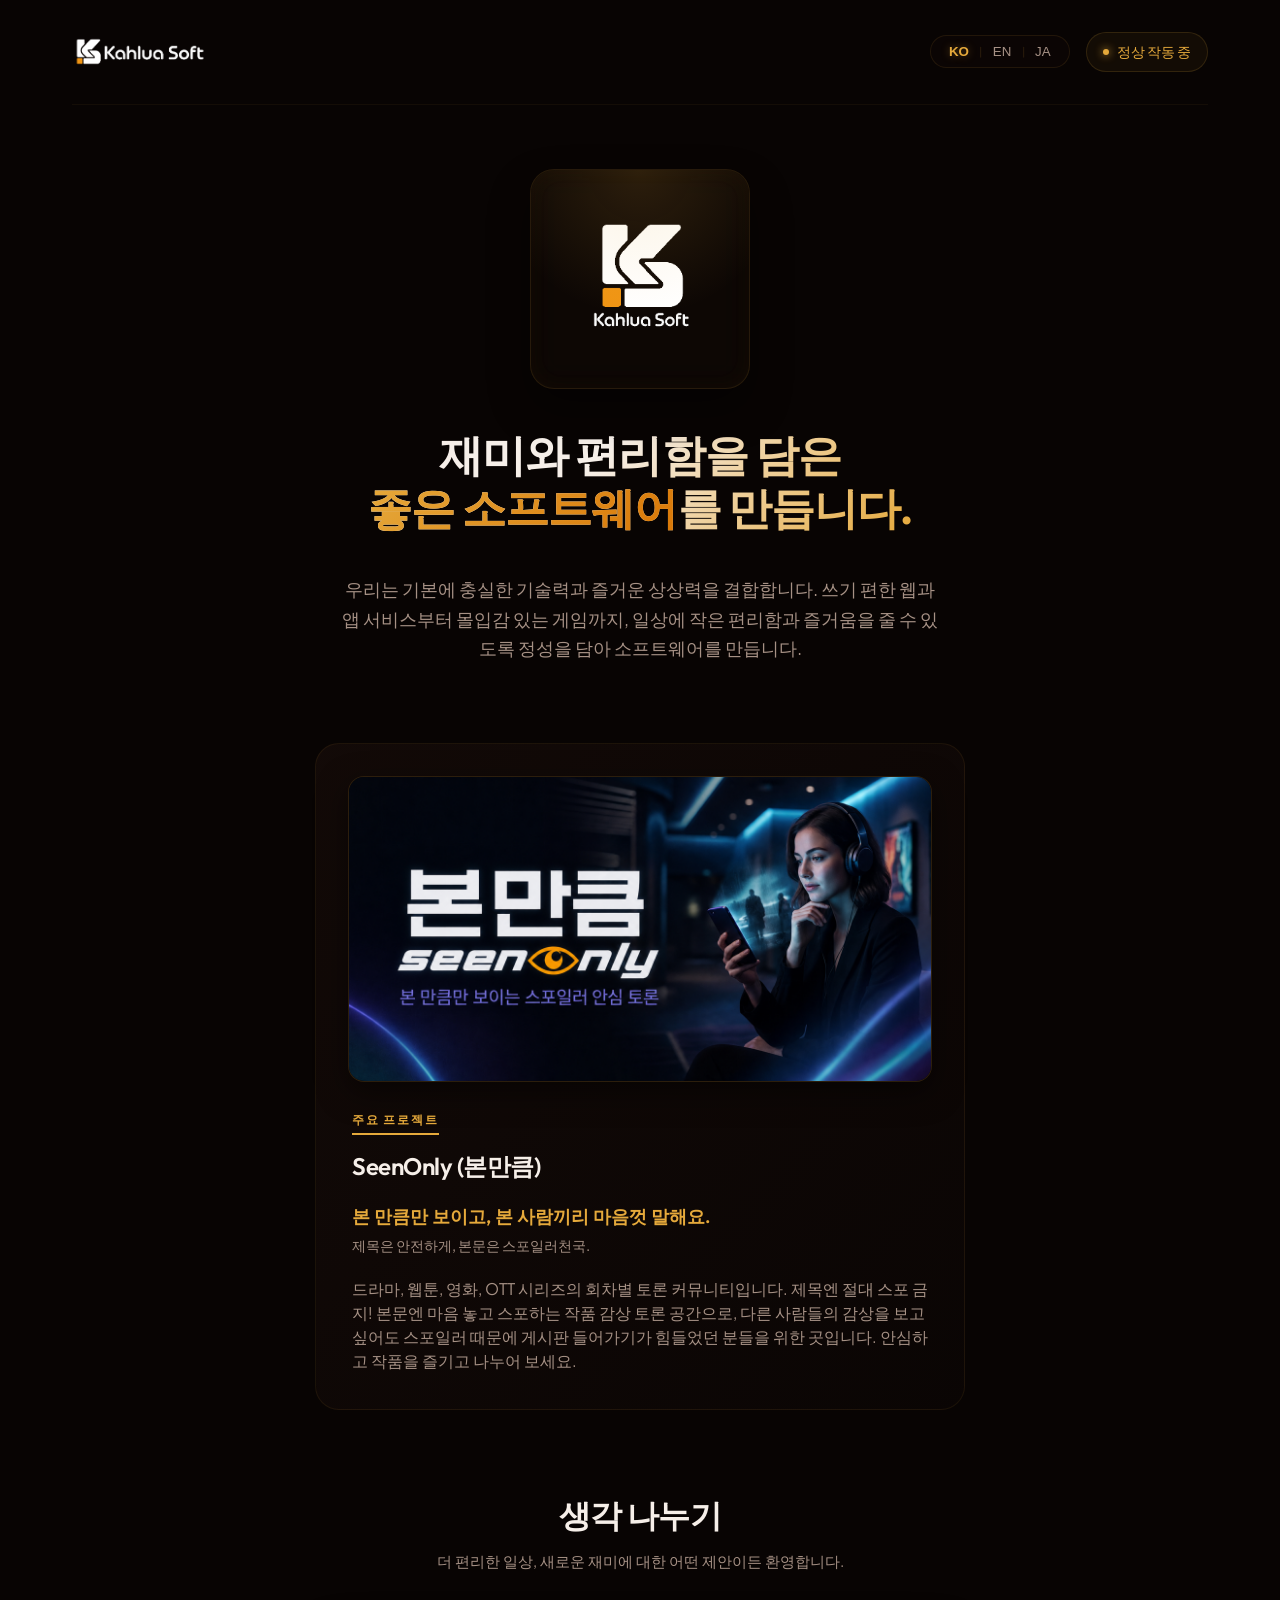
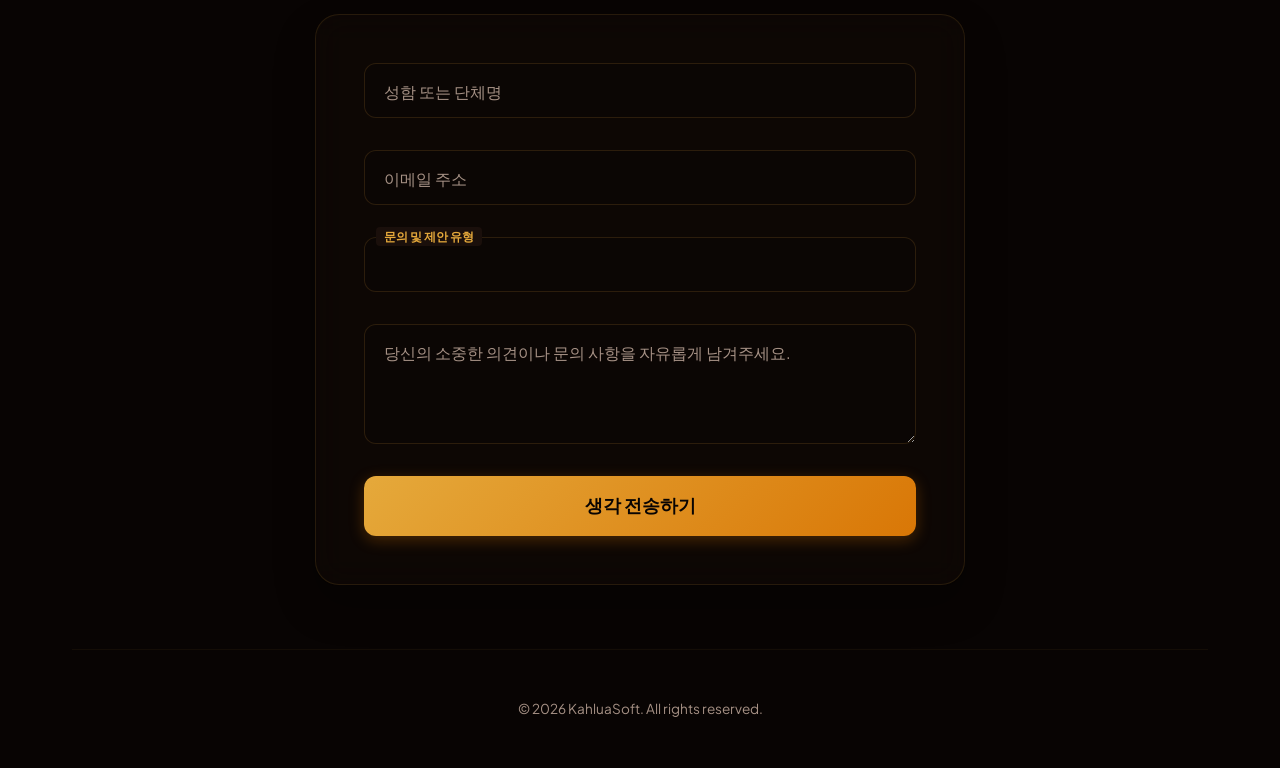
==== index.html @ fd154ff3 "feat: KahluaSoft Official Portal v1.0.0 Production Launch" ====
<!DOCTYPE html>
<html lang="ko">
<head>
  <meta charset="UTF-8">
  <meta name="viewport" content="width=device-width, initial-scale=1.0">
  <meta name="description" content="깔루아소프트(KahluaSoft) - 일상에 도움이 되는 편리한 앱과 즐거움을 주는 게임을 만듭니다.">
  <meta name="author" content="KahluaSoft">
  <title>깔루아소프트 | KahluaSoft</title>
  <link rel="stylesheet" href="style.css">
</head>
<body>

  <!-- Background Ambient Glow Effects -->
  <div class="ambient-bg" aria-hidden="true">
    <div class="ambient-glow-1"></div>
    <div class="ambient-glow-2"></div>
  </div>

  <!-- Interactive Steam/Smoke Canvas Background -->
  <canvas id="steam-canvas" aria-hidden="true"></canvas>

  <div class="app-container">
    
    <!-- 1. Header Navigation -->
    <header class="header-bar">
      <a href="index.html" class="brand-wrapper" id="nav-brand-link">
        <img src="assets/logo_horizontal.png" alt="KahluaSoft" class="brand-logo-horizontal" onerror="this.style.display='none'; document.getElementById('brand-text-fallback').style.display='inline';">
        <span class="brand-text" id="brand-text-fallback" style="display:none;">KahluaSoft</span>
      </a>
      
      <div style="display: flex; align-items: center; gap: 1rem;">
        <!-- Sleek Language Switcher -->
        <div class="lang-switch-container">
          <button class="lang-btn active" id="lang-ko" aria-label="한국어">KO</button>
          <span class="lang-divider">|</span>
          <button class="lang-btn" id="lang-en" aria-label="English">EN</button>
          <span class="lang-divider">|</span>
          <button class="lang-btn" id="lang-ja" aria-label="日本語">JA</button>
        </div>
        
        <div class="status-badge" id="studio-status">
          <span class="status-indicator" aria-hidden="true"></span>
          <span id="status-text">정상 작동 중</span>
        </div>
      </div>
    </header>

    <!-- 2. Main Body Content -->
    <main class="main-content">
      
      <!-- Hero Emblem Card & Headline -->
      <section class="hero-section" id="hero-core">
        
        <!-- Central Emblem Card with Automatic CSS Fallback if Image is Missing/Broken -->
        <div class="emblem-card" id="main-emblem-card">
          <img src="assets/logo_centered.png" alt="KahluaSoft Logo" id="kahlua-brand-logo" class="logo-image" onerror="this.style.display='none'; document.getElementById('logo-fallback').style.display='flex';">
          
          <!-- Elegant CSS Logo Fallback in case of image load failure -->
          <div id="logo-fallback" class="logo-fallback" style="display:none; flex-direction:column; align-items:center; justify-content:center; text-align:center; height:100%;">
            <div style="font-family:'Outfit', sans-serif; font-size:4rem; font-weight:700; color:var(--accent-gold); letter-spacing:0.05em; line-height:1; text-shadow:0 0 15px rgba(229, 169, 59, 0.4);">KS</div>
            <div style="font-family:'Outfit', sans-serif; font-size:0.65rem; font-weight:600; color:var(--text-muted); letter-spacing:0.3em; margin-top:0.5rem; text-transform:uppercase;">Est. 2006</div>
          </div>
        </div>

        <h1 class="hero-tagline" id="hero-title">
          재미와 편리함을 담은<br>
          <span class="gold-gradient-text">좋은 소프트웨어</span>를 만듭니다.
        </h1>

        <p class="hero-description" id="hero-desc">
          우리는 기본에 충실한 기술력과 즐거운 상상력을 결합합니다. 
          쓰기 편한 웹과 앱 서비스부터 몰입감 있는 게임까지, 
          일상에 작은 편리함과 즐거움을 줄 수 있도록 정성을 담아 소프트웨어를 만듭니다.
        </p>
      </section>

      <!-- Showcase Spotlight: SeenOnly Teaser -->
      <section class="teaser-section" id="teaser-seenonly">
        <a href="https://seen.kahluasoft.com" class="teaser-card-link" target="_blank" rel="noopener noreferrer" title="SeenOnly 서비스 페이지로 이동">
          <div class="teaser-card">
            <!-- Widescreen high-impact banner image -->
            <div class="teaser-banner-wrapper">
              <img src="assets/seenonly.png" alt="SeenOnly" class="teaser-banner-image" onerror="this.style.display='none';">
            </div>
            
            <div class="teaser-content-group">
              <div class="teaser-badge" id="teaser-tag">주요 프로젝트</div>
              <h2 class="teaser-title" id="teaser-title">SeenOnly (본만큼)</h2>
              <div class="teaser-copy-group">
                <span class="teaser-main-copy" id="teaser-main-copy">본 만큼만 보이고, 본 사람끼리 마음껏 말해요.</span>
                <span class="teaser-sub-copy" id="teaser-sub-copy">제목은 안전하게, 본문은 스포일러천국.</span>
                <span class="teaser-lang-info" id="teaser-lang-info"></span>
              </div>
              <p class="teaser-description" id="teaser-desc">
                드라마, 웹툰, 영화, OTT 시리즈의 회차별 토론 커뮤니티입니다. 제목엔 절대 스포 금지! 본문엔 마음 놓고 스포하는 작품 감상 토론 공간으로, 다른 사람들의 감상을 보고 싶어도 스포일러 때문에 게시판 들어가기가 힘들었던 분들을 위한 곳입니다. 안심하고 작품을 즐기고 나누어 보세요.
              </p>
            </div>
          </div>
        </a>
      </section>

      <!-- Suggest & Contact Form Section -->
      <section class="suggest-section" id="contact-suggest">
        <div class="section-header">
          <h2 class="section-title" id="form-title">생각 나누기</h2>
          <p class="section-subtitle" id="form-subtitle">더 편리한 일상, 새로운 재미에 대한 어떤 제안이든 환영합니다.</p>
        </div>

        <form class="suggest-form" id="suggest-form" novalidate>
          
          <!-- Name Field -->
          <div class="form-group">
            <input type="text" id="user-name" class="form-input" placeholder=" " required autocomplete="name">
            <label for="user-name" class="form-label" id="label-name">성함 또는 단체명</label>
          </div>

          <!-- Email Field -->
          <div class="form-group">
            <input type="email" id="user-email" class="form-input" placeholder=" " required autocomplete="email">
            <label for="user-email" class="form-label" id="label-email">이메일 주소</label>
          </div>

          <!-- Category Selection -->
          <div class="form-group">
            <select id="suggest-category" class="form-input" style="padding-right:2rem; -webkit-appearance:none; -moz-appearance:none; appearance:none; background-image:url('data:image/svg+xml;utf8,<svg fill=\"%23e5a93b\" height=\"24\" viewBox=\"0 0 24 24\" width=\"24\" xmlns=\"http://www.w3.org/2000/svg\"><path d=\"M7 10l5 5 5-5z\"/><path d=\"M0 0h24v24H0z\" fill=\"none\"/></svg>'); background-repeat:no-repeat; background-position:right 1rem center; background-size:1.25rem;" required>
              <option value="" disabled selected hidden></option>
              <option value="app_idea" id="opt-idea">새로운 앱/서비스 아이디어 제안</option>
              <option value="game_feedback" id="opt-game">게임 피드백 & 협업</option>
              <option value="business_inquiry" id="opt-business">일반 문의</option>
              <option value="other" id="opt-other">기타 자유 제안</option>
            </select>
            <label for="suggest-category" class="form-label" id="label-category">문의 및 제안 유형</label>
          </div>

          <!-- Message Field -->
          <div class="form-group">
            <textarea id="user-message" class="form-textarea" placeholder=" " required></textarea>
            <label for="user-message" class="form-label" id="label-message">당신의 소중한 의견이나 문의 사항을 자유롭게 남겨주세요.</label>
          </div>

          <!-- Submit Button -->
          <button type="submit" id="submit-button" class="submit-btn">
            생각 전송하기
          </button>
        </form>
      </section>

    </main>

    <!-- 3. Footer Section -->
    <footer class="footer-bar">
      <p id="footer-text">© 2026 KahluaSoft. All rights reserved.</p>
    </footer>

  </div>

  <!-- Custom Success Toast Notification -->
  <div class="toast" id="success-toast" role="alert" aria-live="assertive" aria-atomic="true">
    <div class="toast-icon">☕</div>
    <div class="toast-message" id="toast-message">제안이 성공적으로 전달되었습니다!</div>
  </div>

  <script src="app.js"></script>
</body>
</html>
---- style.css ----
/* 
 * KahluaSoft Brand Portal Stylesheet (Vity Engine v1.0)
 * Modern, Premium, Dark-Roast & Gold Liqueur Aesthetics
 */

@import url('https://fonts.googleapis.com/css2?family=Outfit:wght@300;400;500;600;700&family=Plus+Jakarta+Sans:wght@300;400;500;600;700&display=swap');

:root {
  /* Color Tokens */
  --bg-obsidian: #080403;          /* Deepest Espresso */
  --bg-darkroast: #110907;          /* Roasted Coffee */
  --bg-espresso: #1a0f0b;          /* Light Espresso/Card Base */
  
  --accent-gold: #e5a93b;          /* Kahlua Gold */
  --accent-amber: #d97706;         /* Smooth Amber */
  --accent-gold-glow: rgba(229, 169, 59, 0.25);
  
  --text-cream: #f6efe9;           /* Creamy Latte White */
  --text-muted: #a69185;           /* Roasted Muted Taupe */
  --text-dark: #3a2217;            /* Dark Roasted Bean */
  
  /* Glassmorphism */
  --glass-bg: rgba(22, 12, 8, 0.45);
  --glass-border: rgba(225, 169, 59, 0.12);
  --glass-glow: rgba(225, 169, 59, 0.04);
  
  /* Fonts */
  --font-heading: 'Outfit', sans-serif;
  --font-body: 'Plus Jakarta Sans', sans-serif;
  
  /* Transitions */
  --transition-smooth: all 0.4s cubic-bezier(0.16, 1, 0.3, 1);
  --transition-fast: all 0.2s ease;
}

/* Reset & Base Setup */
* {
  margin: 0;
  padding: 0;
  box-sizing: border-box;
}

html, body {
  width: 100%;
  min-height: 100vh;
  background-color: var(--bg-obsidian);
  color: var(--text-cream);
  font-family: var(--font-body);
  overflow-x: hidden;
  line-height: 1.6;
}

/* Scrollbar Customization */
::-webkit-scrollbar {
  width: 8px;
}
::-webkit-scrollbar-track {
  background: var(--bg-obsidian);
}
::-webkit-scrollbar-thumb {
  background: var(--bg-espresso);
  border-radius: 4px;
  border: 2px solid var(--bg-obsidian);
}
::-webkit-scrollbar-thumb:hover {
  background: var(--accent-gold);
}

/* Ambient Radial Glow Background Elements */
.ambient-bg {
  position: fixed;
  top: 0;
  left: 0;
  width: 100vw;
  height: 100vh;
  z-index: -2;
  overflow: hidden;
  pointer-events: none;
}

.ambient-glow-1 {
  position: absolute;
  top: -20%;
  left: -10%;
  width: 70vw;
  height: 70vw;
  background: radial-gradient(circle, rgba(217, 119, 6, 0.08) 0%, rgba(0,0,0,0) 70%);
  border-radius: 50%;
  animation: floatGlow1 25s infinite alternate ease-in-out;
}

.ambient-glow-2 {
  position: absolute;
  bottom: -20%;
  right: -10%;
  width: 65vw;
  height: 65vw;
  background: radial-gradient(circle, rgba(229, 169, 59, 0.07) 0%, rgba(0,0,0,0) 70%);
  border-radius: 50%;
  animation: floatGlow2 30s infinite alternate ease-in-out;
}

@keyframes floatGlow1 {
  0% { transform: translate(0, 0) scale(1); }
  100% { transform: translate(10vw, 8vh) scale(1.15); }
}

@keyframes floatGlow2 {
  0% { transform: translate(0, 0) scale(1); }
  100% { transform: translate(-8vw, -10vh) scale(1.1); }
}

/* Interactive Steam Canvas */
#steam-canvas {
  position: fixed;
  top: 0;
  left: 0;
  width: 100%;
  height: 100%;
  z-index: -1;
  pointer-events: none;
  opacity: 0.75;
}

/* Typography Utility */
h1, h2, h3, h4 {
  font-family: var(--font-heading);
  font-weight: 600;
  letter-spacing: -0.02em;
}

/* Main Container Layout */
.app-container {
  display: flex;
  flex-direction: column;
  min-height: 100vh;
  max-width: 1200px;
  margin: 0 auto;
  padding: 0 2rem;
}

/* 1. Header & Navigation */
.header-bar {
  display: flex;
  justify-content: space-between;
  align-items: center;
  padding: 2rem 0;
  border-bottom: 1px solid rgba(229, 169, 59, 0.05);
  gap: 1.5rem;
}

.lang-switch-container {
  display: flex;
  align-items: center;
  gap: 0.25rem;
  font-family: var(--font-heading);
  font-size: 0.85rem;
  background: rgba(22, 12, 8, 0.3);
  border: 1px solid rgba(229, 169, 59, 0.1);
  border-radius: 20px;
  padding: 0.25rem 0.75rem;
}

.lang-btn {
  background: none;
  border: none;
  color: var(--text-muted);
  cursor: pointer;
  padding: 0.25rem 0.4rem;
  font-weight: 500;
  transition: var(--transition-fast);
  outline: none;
}

.lang-btn.active {
  color: var(--accent-gold);
  font-weight: 700;
  text-shadow: 0 0 8px rgba(229, 169, 59, 0.4);
}

.lang-btn:hover:not(.active) {
  color: var(--text-cream);
}

.lang-divider {
  color: rgba(229, 169, 59, 0.15);
  pointer-events: none;
  font-size: 0.75rem;
}

.brand-wrapper {
  display: flex;
  align-items: center;
  gap: 0.75rem;
  text-decoration: none;
}

.brand-logo-horizontal {
  height: 34px;
  width: auto;
  object-fit: contain;
  transition: var(--transition-smooth);
}

.brand-wrapper:hover .brand-logo-horizontal {
  transform: scale(1.02);
}

.brand-text {
  font-family: var(--font-heading);
  font-size: 1.25rem;
  font-weight: 700;
  color: var(--text-cream);
  letter-spacing: 0.1em;
  text-transform: uppercase;
  background: linear-gradient(135deg, var(--text-cream) 30%, var(--accent-gold) 100%);
  -webkit-background-clip: text;
  -webkit-text-fill-color: transparent;
}

.status-badge {
  display: flex;
  align-items: center;
  gap: 0.5rem;
  background: rgba(229, 169, 59, 0.05);
  border: 1px solid rgba(229, 169, 59, 0.15);
  border-radius: 20px;
  padding: 0.5rem 1rem;
  font-size: 0.85rem;
  font-weight: 500;
  color: var(--accent-gold);
}

.status-indicator {
  width: 6px;
  height: 6px;
  background-color: var(--accent-gold);
  border-radius: 50%;
  box-shadow: 0 0 8px var(--accent-gold);
  animation: pulseIndicator 2s infinite;
}

@keyframes pulseIndicator {
  0% { transform: scale(1); opacity: 0.6; }
  50% { transform: scale(1.3); opacity: 1; box-shadow: 0 0 12px var(--accent-gold); }
  100% { transform: scale(1); opacity: 0.6; }
}

/* 2. Main Content & Sections */
.main-content {
  flex: 1;
  display: flex;
  flex-direction: column;
  align-items: center;
  justify-content: center;
  padding: 4rem 0;
  gap: 5rem;
}

/* Hero Section with Glassmorphic Emblem Card */
.hero-section {
  text-align: center;
  max-width: 750px;
  display: flex;
  flex-direction: column;
  align-items: center;
  gap: 2.5rem;
}

/* Easily Replaceable Logo Card */
.emblem-card {
  position: relative;
  background: var(--glass-bg);
  border: 1px solid var(--glass-border);
  box-shadow: 0 20px 40px rgba(0, 0, 0, 0.4), inset 0 0 20px var(--glass-glow);
  backdrop-filter: blur(16px);
  border-radius: 24px;
  padding: 2.5rem;
  width: 220px;
  height: 220px;
  display: flex;
  align-items: center;
  justify-content: center;
  transition: var(--transition-smooth);
}

.emblem-card::before {
  content: '';
  position: absolute;
  top: 0;
  left: 0;
  width: 100%;
  height: 100%;
  border-radius: 24px;
  background: radial-gradient(circle at 50% 0%, rgba(229, 169, 59, 0.15), rgba(0,0,0,0) 60%);
  pointer-events: none;
}

.logo-image {
  width: 100%;
  height: 100%;
  object-fit: contain;
  border-radius: 12px;
  transition: var(--transition-smooth);
}

/* Hover dynamic lighting effect */
.emblem-card:hover {
  transform: translateY(-8px);
  border-color: rgba(229, 169, 59, 0.3);
  box-shadow: 0 30px 60px rgba(0, 0, 0, 0.5), 0 0 30px rgba(229, 169, 59, 0.15), inset 0 0 20px var(--glass-glow);
}

.emblem-card:hover .logo-image {
  transform: scale(1.03);
}

/* Hero Typography */
.hero-tagline {
  font-family: var(--font-heading);
  font-size: 2.75rem;
  font-weight: 700;
  line-height: 1.2;
  background: linear-gradient(135deg, var(--text-cream) 40%, var(--accent-gold) 100%);
  -webkit-background-clip: text;
  -webkit-text-fill-color: transparent;
}

.hero-description {
  font-size: 1.15rem;
  color: var(--text-muted);
  max-width: 600px;
  margin: 0 auto;
}

.gold-gradient-text {
  font-weight: 600;
  color: var(--accent-gold);
  background: linear-gradient(135deg, var(--accent-gold) 0%, var(--accent-amber) 100%);
  -webkit-background-clip: text;
  -webkit-text-fill-color: transparent;
}

/* 3. Spotlight Teaser Box (SeenOnly) */
.teaser-section {
  width: 100%;
  max-width: 650px;
}

.teaser-card-link {
  text-decoration: none;
  color: inherit;
  width: 100%;
  display: block;
  cursor: pointer;
  border-radius: 24px;
}

.teaser-card {
  position: relative;
  background: linear-gradient(135deg, rgba(26, 15, 11, 0.6) 0%, rgba(12, 7, 5, 0.6) 100%);
  border: 1px solid rgba(229, 169, 59, 0.08);
  border-radius: 24px;
  padding: 2rem;
  display: flex;
  flex-direction: column;
  gap: 1.5rem;
  transition: var(--transition-smooth);
}

.teaser-card:hover {
  border-color: rgba(229, 169, 59, 0.2);
  box-shadow: 0 15px 35px rgba(0, 0, 0, 0.3);
}

.teaser-banner-wrapper {
  width: 100%;
  aspect-ratio: 1200 / 630;
  border-radius: 16px;
  overflow: hidden;
  border: 1px solid rgba(229, 169, 59, 0.15);
  box-shadow: 0 10px 30px rgba(0, 0, 0, 0.5);
  background: rgba(12, 7, 5, 0.8);
  transition: var(--transition-smooth);
}

.teaser-banner-image {
  width: 100%;
  height: 100%;
  object-fit: cover;
  transition: var(--transition-smooth);
}

.teaser-card:hover .teaser-banner-wrapper {
  border-color: rgba(229, 169, 59, 0.35);
  transform: translateY(-4px);
  box-shadow: 0 15px 40px rgba(229, 169, 59, 0.08), 0 15px 35px rgba(0, 0, 0, 0.6);
}

.teaser-card:hover .teaser-banner-image {
  transform: scale(1.02);
}

.teaser-content-group {
  display: flex;
  flex-direction: column;
  gap: 0.75rem;
  padding: 0.25rem;
}

.teaser-badge {
  align-self: flex-start;
  font-size: 0.75rem;
  font-weight: 700;
  text-transform: uppercase;
  letter-spacing: 0.15em;
  color: var(--accent-gold);
  border-bottom: 2px solid var(--accent-gold);
  padding-bottom: 0.25rem;
}

.teaser-title {
  font-size: 1.5rem;
  font-weight: 600;
  color: var(--text-cream);
}

.teaser-description {
  font-size: 1rem;
  color: var(--text-muted);
  line-height: 1.5;
}

.teaser-copy-group {
  display: flex;
  flex-direction: column;
  gap: 0.25rem;
  margin: 0.25rem 0 0.5rem 0;
}

.teaser-main-copy {
  font-family: var(--font-heading);
  font-size: 1.15rem;
  font-weight: 600;
  color: var(--accent-gold);
}

.teaser-sub-copy {
  font-size: 0.85rem;
  color: var(--text-muted);
  font-weight: 500;
}

.teaser-lang-info {
  font-size: 0.75rem;
  font-weight: 600;
  color: var(--accent-amber);
  margin-top: 0.35rem;
  letter-spacing: 0.05em;
  opacity: 0.9;
}

/* 4. Suggest & Contact Form ("Let's Brew") */
.suggest-section {
  width: 100%;
  max-width: 650px;
  display: flex;
  flex-direction: column;
  gap: 2.5rem;
}

.section-header {
  text-align: center;
  display: flex;
  flex-direction: column;
  gap: 0.5rem;
}

.section-title {
  font-size: 2rem;
  color: var(--text-cream);
}

.section-subtitle {
  font-size: 0.95rem;
  color: var(--text-muted);
}

.suggest-form {
  background: var(--glass-bg);
  border: 1px solid var(--glass-border);
  border-radius: 24px;
  padding: 3rem;
  backdrop-filter: blur(16px);
  box-shadow: 0 20px 40px rgba(0,0,0,0.3);
  display: flex;
  flex-direction: column;
  gap: 2rem;
}

.form-group {
  position: relative;
  display: flex;
  flex-direction: column;
  gap: 0.5rem;
}

.form-input, .form-textarea {
  width: 100%;
  background: rgba(12, 7, 5, 0.6);
  border: 1px solid rgba(229, 169, 59, 0.15);
  border-radius: 12px;
  padding: 1rem 1.25rem;
  color: var(--text-cream);
  font-family: var(--font-body);
  font-size: 1rem;
  outline: none;
  transition: var(--transition-smooth);
}

.form-textarea {
  min-height: 120px;
  resize: vertical;
}

.form-label {
  position: absolute;
  left: 1.25rem;
  top: 1rem;
  color: var(--text-muted);
  pointer-events: none;
  transition: var(--transition-smooth);
  font-size: 1rem;
}

/* Floating Label Animation */
.form-input:focus ~ .form-label,
.form-input:not(:placeholder-shown) ~ .form-label,
.form-textarea:focus ~ .form-label,
.form-textarea:not(:placeholder-shown) ~ .form-label {
  top: -0.6rem;
  left: 0.75rem;
  font-size: 0.75rem;
  font-weight: 600;
  padding: 0 0.5rem;
  color: var(--accent-gold);
  background-color: var(--bg-espresso);
  border-radius: 4px;
}

.form-input:focus, .form-textarea:focus {
  border-color: var(--accent-gold);
  box-shadow: 0 0 15px rgba(229, 169, 59, 0.15);
  background: rgba(12, 7, 5, 0.9);
}

/* Submit Button */
.submit-btn {
  position: relative;
  width: 100%;
  background: linear-gradient(135deg, var(--accent-gold) 0%, var(--accent-amber) 100%);
  border: none;
  border-radius: 12px;
  padding: 1.15rem;
  color: #080403;
  font-family: var(--font-heading);
  font-size: 1.1rem;
  font-weight: 700;
  cursor: pointer;
  overflow: hidden;
  transition: var(--transition-smooth);
  box-shadow: 0 4px 15px rgba(217, 119, 6, 0.3);
}

.submit-btn:hover {
  transform: translateY(-2px);
  box-shadow: 0 8px 25px rgba(217, 119, 6, 0.4);
}

.submit-btn:active {
  transform: translateY(0);
}

.submit-btn::before {
  content: '';
  position: absolute;
  top: 0;
  left: -100%;
  width: 100%;
  height: 100%;
  background: linear-gradient(90deg, transparent, rgba(255, 255, 255, 0.3), transparent);
  transition: 0.5s;
}

.submit-btn:hover::before {
  left: 100%;
}

/* Custom Success Toast Notification */
.toast {
  position: fixed;
  bottom: 2rem;
  right: 2rem;
  background: var(--bg-espresso);
  border: 1px solid var(--accent-gold);
  border-radius: 12px;
  padding: 1rem 1.5rem;
  display: flex;
  align-items: center;
  gap: 0.75rem;
  box-shadow: 0 10px 30px rgba(0, 0, 0, 0.5);
  z-index: 100;
  transform: translateY(150%);
  opacity: 0;
  transition: var(--transition-smooth);
}

.toast.show {
  transform: translateY(0);
  opacity: 1;
}

.toast-icon {
  color: var(--accent-gold);
  font-size: 1.25rem;
}

.toast-message {
  font-size: 0.95rem;
  color: var(--text-cream);
  font-weight: 500;
}

/* 5. Footer Layout */
.footer-bar {
  text-align: center;
  padding: 3rem 0;
  border-top: 1px solid rgba(229, 169, 59, 0.05);
  color: var(--text-muted);
  font-size: 0.85rem;
  display: flex;
  flex-direction: column;
  gap: 0.5rem;
}

/* Responsive Queries */
@media (max-width: 768px) {
  .app-container {
    padding: 0 1.25rem;
  }
  
  .hero-tagline {
    font-size: 2rem;
  }
  
  .suggest-form {
    padding: 2rem 1.5rem;
  }
  
  .main-content {
    gap: 4rem;
    padding: 2rem 0;
  }
  
  .emblem-card {
    width: 180px;
    height: 180px;
    padding: 2rem;
  }
  
  .toast {
    left: 1.25rem;
    right: 1.25rem;
    bottom: 1.25rem;
    justify-content: center;
  }
}
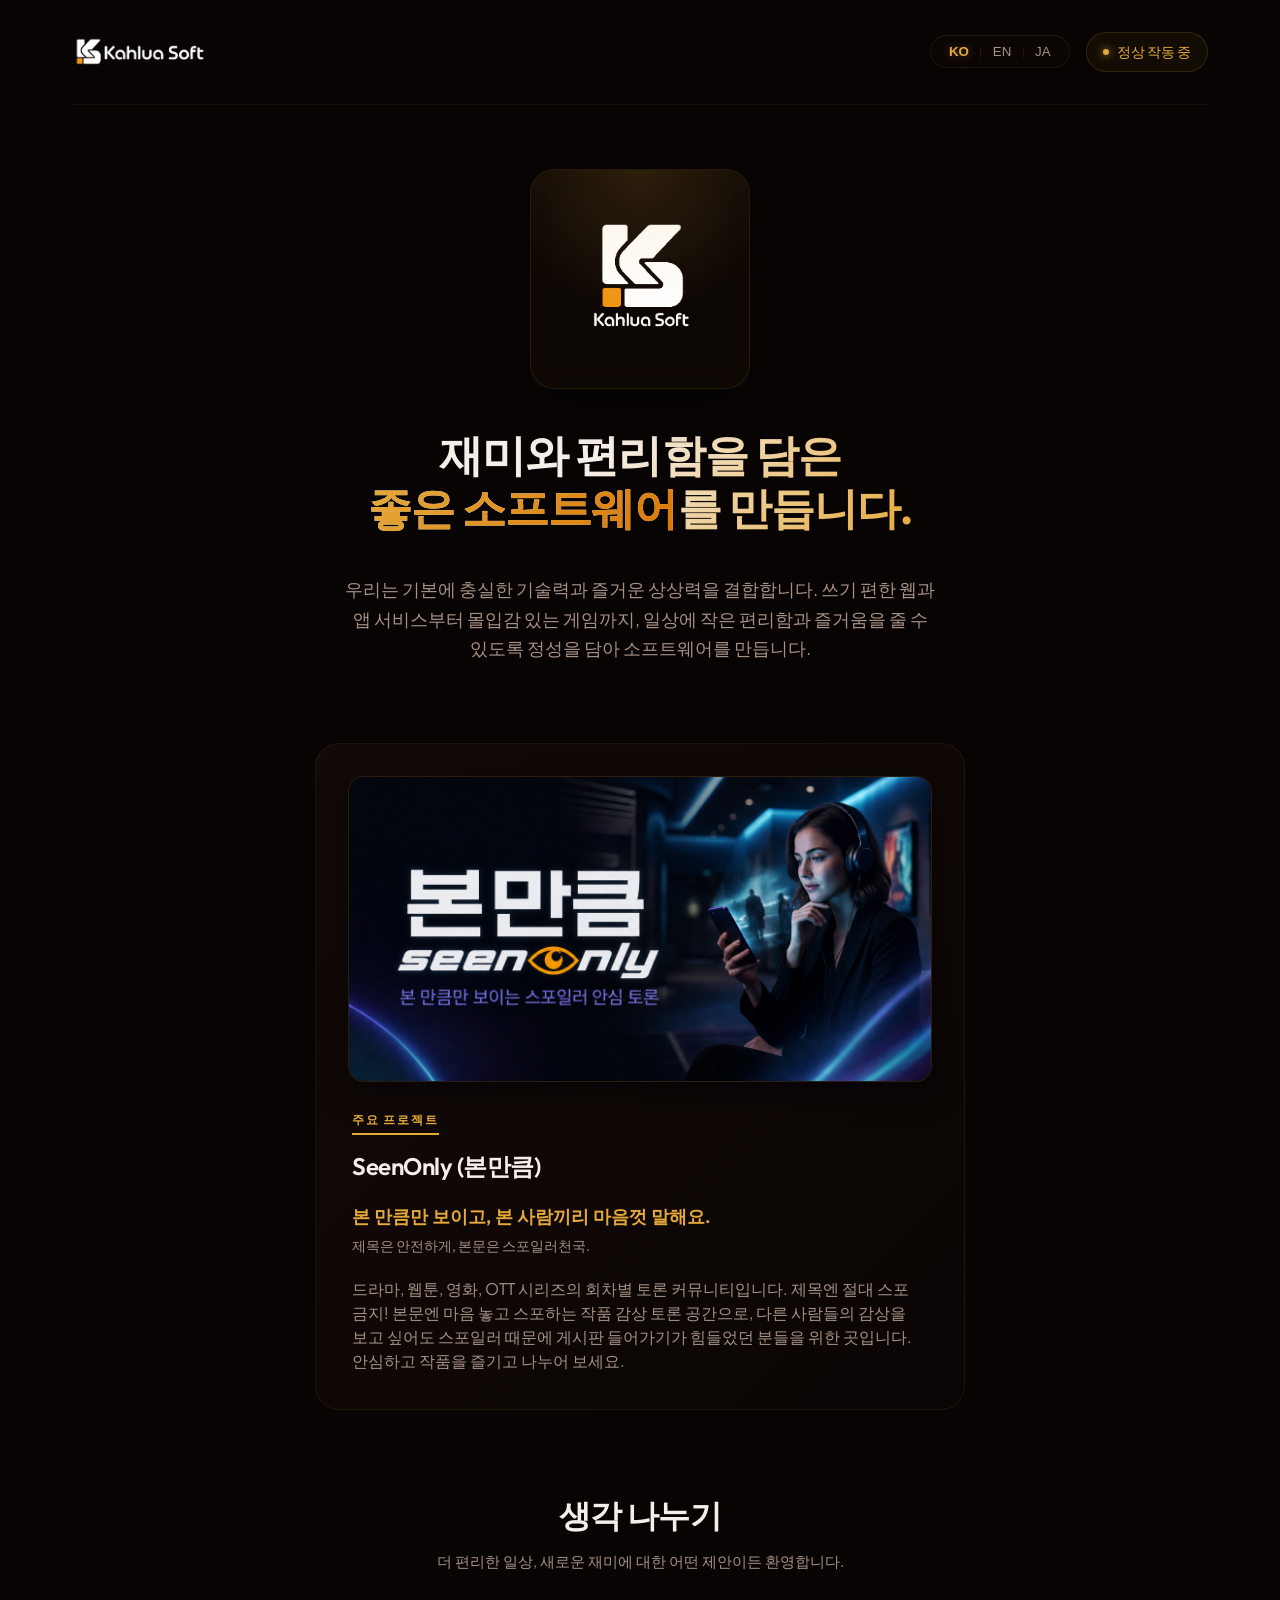
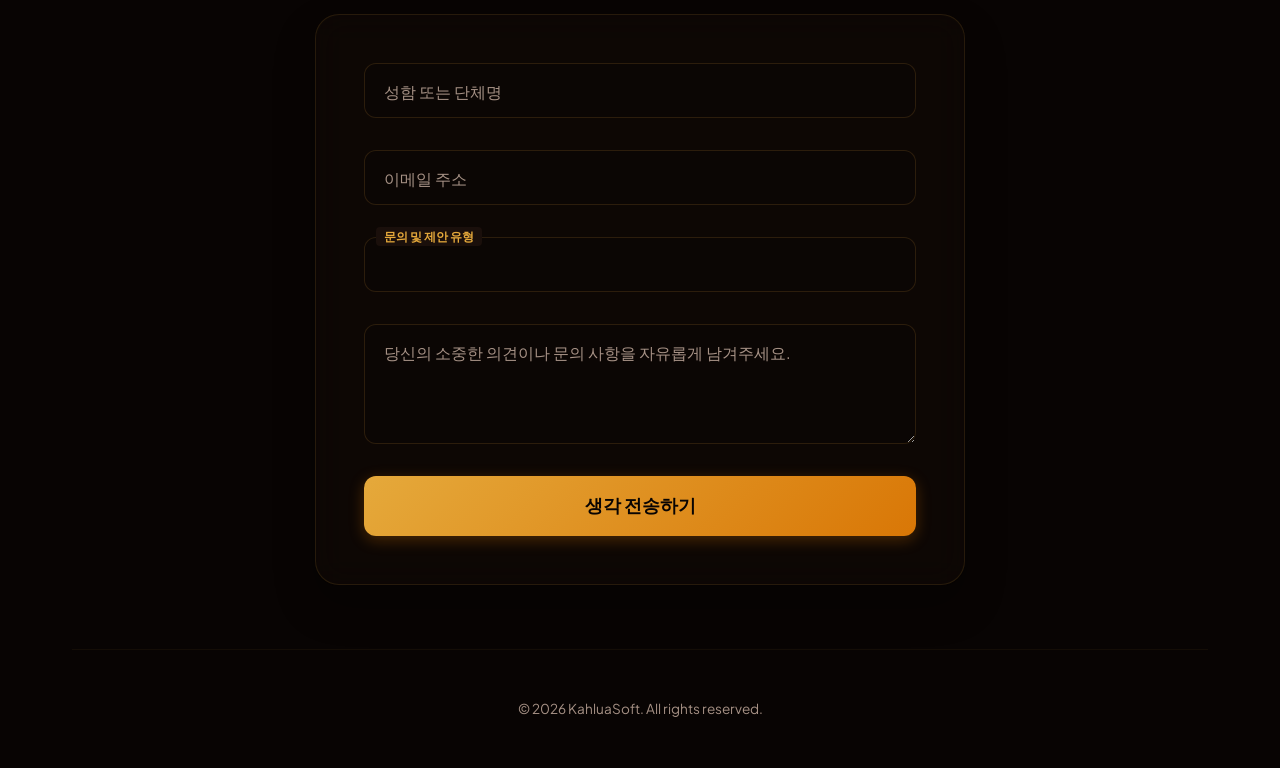
==== commit 6167861a: "fix(seo): add canonical tag, robots.txt, and sitemap.xml to resolve GSC indexing issues" ====
--- a/index.html
+++ b/index.html
@@ -5,6 +5,22 @@
   <meta name="viewport" content="width=device-width, initial-scale=1.0">
   <meta name="description" content="깔루아소프트(KahluaSoft) - 일상에 도움이 되는 편리한 앱과 즐거움을 주는 게임을 만듭니다.">
   <meta name="author" content="KahluaSoft">
+  <link rel="canonical" href="https://kahluasoft.com/">
+  
+  <!-- Open Graph / Facebook -->
+  <meta property="og:type" content="website">
+  <meta property="og:url" content="https://kahluasoft.com/">
+  <meta property="og:title" content="깔루아소프트 | KahluaSoft">
+  <meta property="og:description" content="일상에 도움이 되는 편리한 앱과 즐거움을 주는 게임을 만듭니다.">
+  <meta property="og:image" content="https://kahluasoft.com/assets/og-image.png">
+
+  <!-- Twitter -->
+  <meta property="twitter:card" content="summary_large_image">
+  <meta property="twitter:url" content="https://kahluasoft.com/">
+  <meta property="twitter:title" content="깔루아소프트 | KahluaSoft">
+  <meta property="twitter:description" content="일상에 도움이 되는 편리한 앱과 즐거움을 주는 게임을 만듭니다.">
+  <meta property="twitter:image" content="https://kahluasoft.com/assets/og-image.png">
+
   <title>깔루아소프트 | KahluaSoft</title>
   <link rel="stylesheet" href="style.css">
 </head>
@@ -28,7 +44,7 @@
         <span class="brand-text" id="brand-text-fallback" style="display:none;">KahluaSoft</span>
       </a>
       
-      <div style="display: flex; align-items: center; gap: 1rem;">
+      <div class="header-controls">
         <!-- Sleek Language Switcher -->
         <div class="lang-switch-container">
           <button class="lang-btn active" id="lang-ko" aria-label="한국어">KO</button>
@@ -38,9 +54,9 @@
           <button class="lang-btn" id="lang-ja" aria-label="日本語">JA</button>
         </div>
         
-        <div class="status-badge" id="studio-status">
+        <div class="status-badge header-status" id="studio-status">
           <span class="status-indicator" aria-hidden="true"></span>
-          <span id="status-text">정상 작동 중</span>
+          <span id="status-text-header">정상 작동 중</span>
         </div>
       </div>
     </header>
@@ -150,6 +166,10 @@
     <!-- 3. Footer Section -->
     <footer class="footer-bar">
       <p id="footer-text">© 2026 KahluaSoft. All rights reserved.</p>
+      <div class="status-badge footer-status" id="studio-status-footer">
+        <span class="status-indicator" aria-hidden="true"></span>
+        <span id="status-text-footer">정상 작동 중</span>
+      </div>
     </footer>
 
   </div>
--- a/style.css
+++ b/style.css
@@ -48,6 +48,14 @@
   font-family: var(--font-body);
   overflow-x: hidden;
   line-height: 1.6;
+  word-break: keep-all;
+}
+
+/* Japanese does not use spaces, so keep-all would prevent any wrapping and cause overflow.
+   We override it to normal character wrapping for Japanese viewports. */
+:lang(ja),
+:lang(ja) * {
+  word-break: normal;
 }
 
 /* Scrollbar Customization */
@@ -127,6 +135,7 @@
   font-family: var(--font-heading);
   font-weight: 600;
   letter-spacing: -0.02em;
+  word-break: keep-all;
 }
 
 /* Main Container Layout */
@@ -147,6 +156,12 @@
   padding: 2rem 0;
   border-bottom: 1px solid rgba(229, 169, 59, 0.05);
   gap: 1.5rem;
+}
+
+.header-controls {
+  display: flex;
+  align-items: center;
+  gap: 1rem;
 }
 
 .lang-switch-container {
@@ -229,6 +244,7 @@
   font-size: 0.85rem;
   font-weight: 500;
   color: var(--accent-gold);
+  white-space: nowrap;
 }
 
 .status-indicator {
@@ -244,6 +260,10 @@
   0% { transform: scale(1); opacity: 0.6; }
   50% { transform: scale(1.3); opacity: 1; box-shadow: 0 0 12px var(--accent-gold); }
   100% { transform: scale(1); opacity: 0.6; }
+}
+
+.footer-status {
+  display: none;
 }
 
 /* 2. Main Content & Sections */
@@ -649,6 +669,16 @@
     padding: 0 1.25rem;
   }
   
+  .header-status {
+    display: none;
+  }
+  
+  .footer-status {
+    display: flex;
+    align-self: center;
+    margin-top: 0.5rem;
+  }
+  
   .hero-tagline {
     font-size: 2rem;
   }
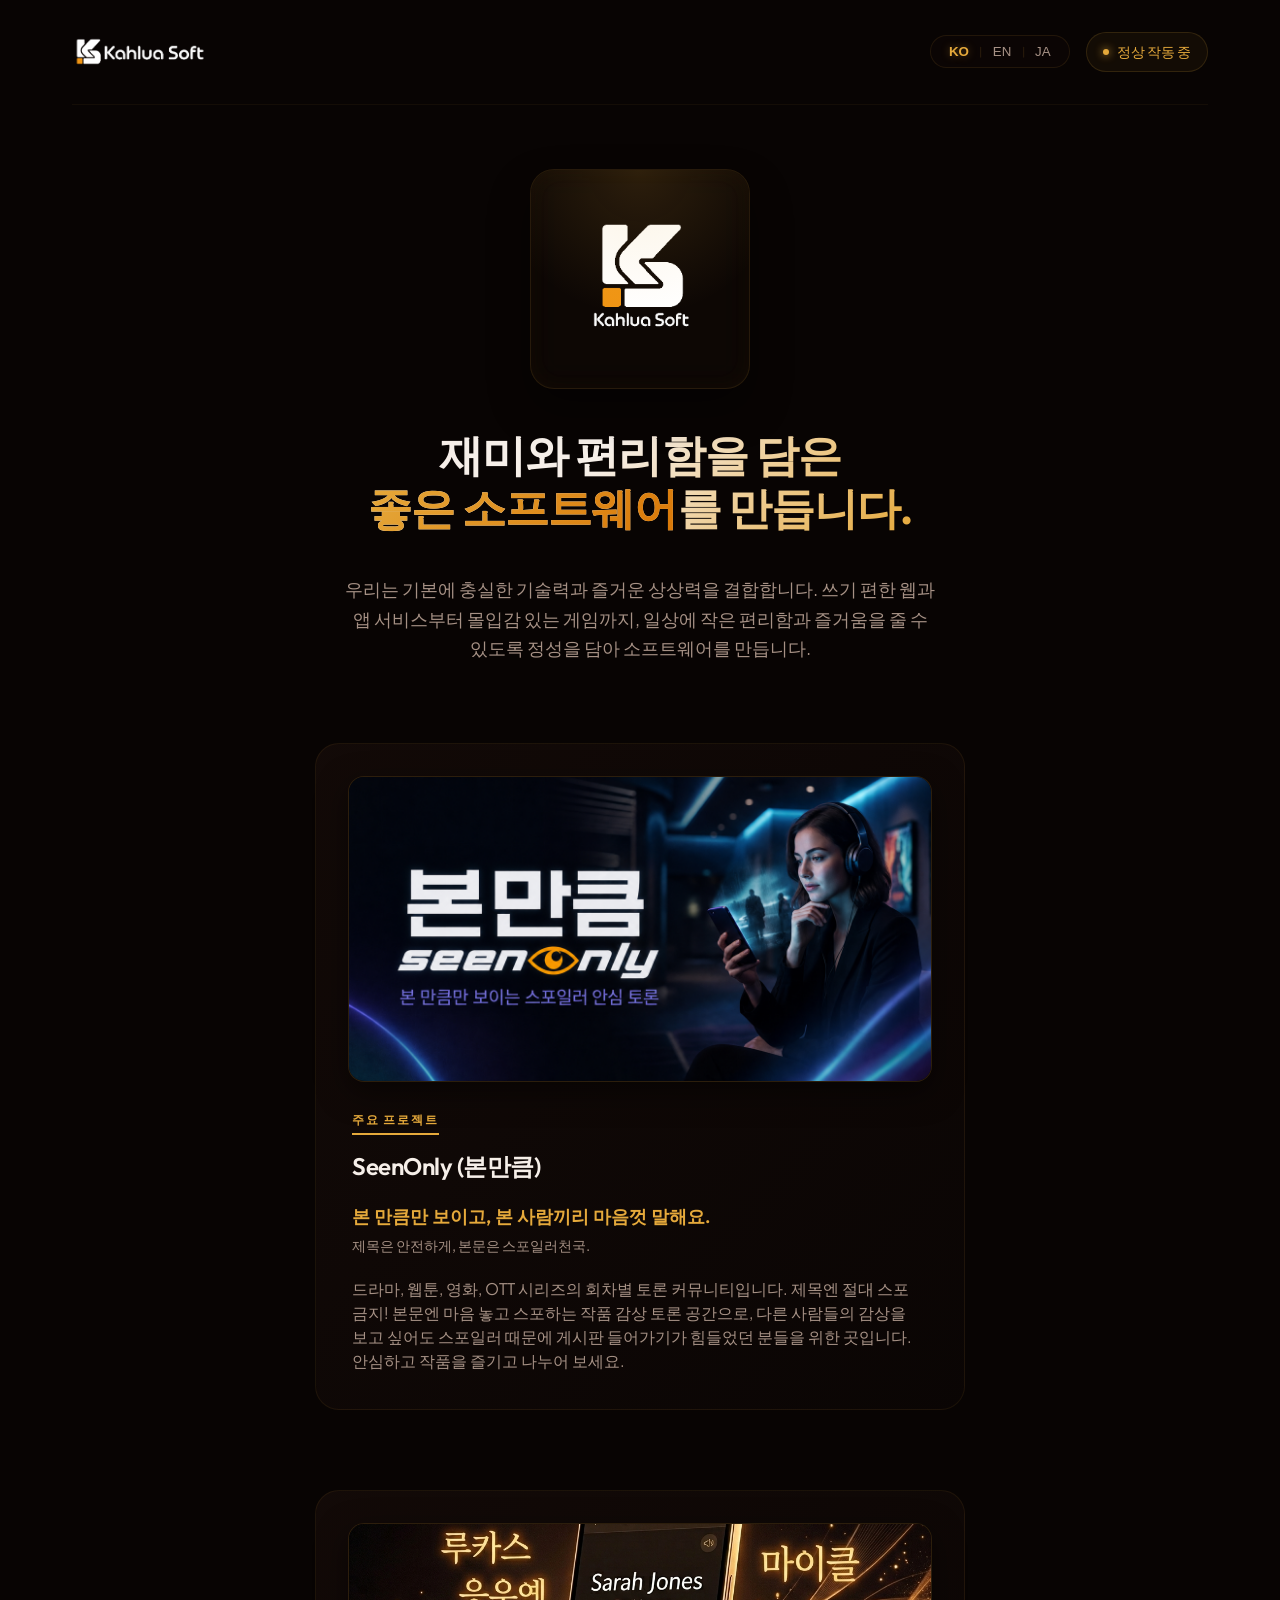
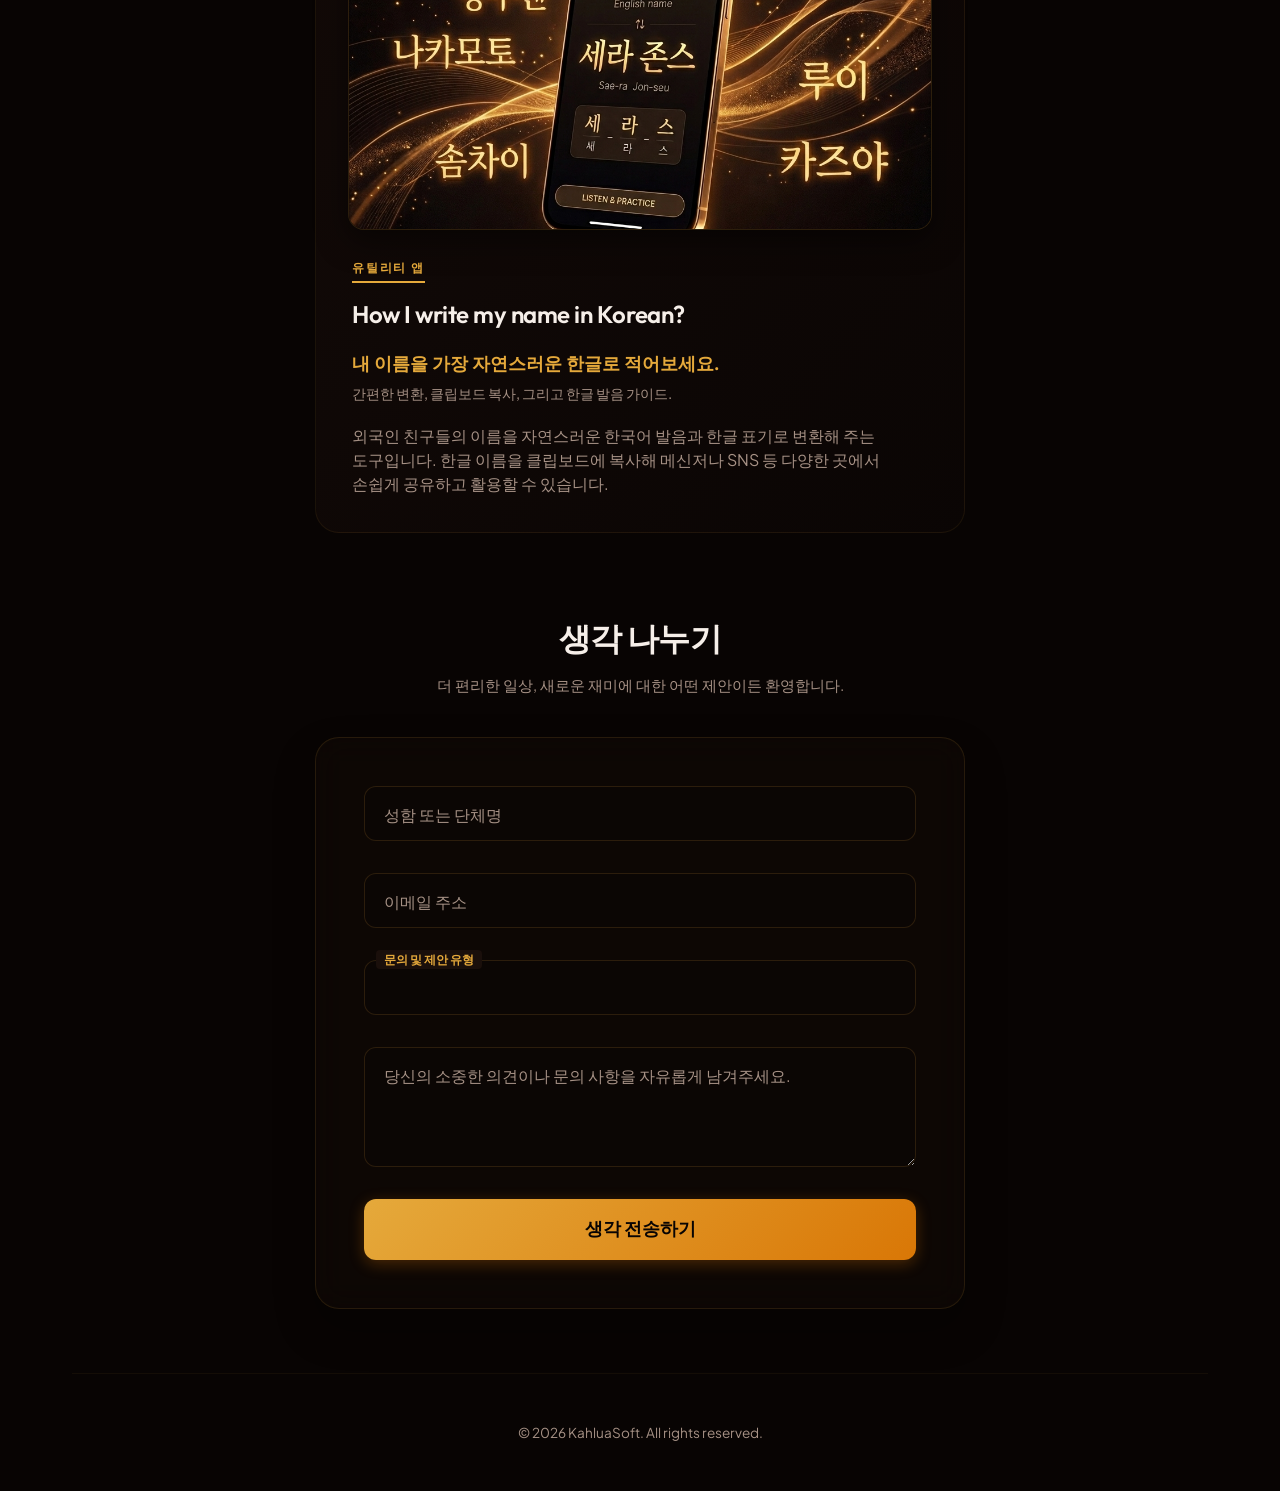
==== commit 664fc379: "feat: add 'How I write my name in Korean?' app card and banner" ====
--- a/index.html
+++ b/index.html
@@ -39,7 +39,7 @@
     
     <!-- 1. Header Navigation -->
     <header class="header-bar">
-      <a href="index.html" class="brand-wrapper" id="nav-brand-link">
+      <a href="/" class="brand-wrapper" id="nav-brand-link">
         <img src="assets/logo_horizontal.png" alt="KahluaSoft" class="brand-logo-horizontal" onerror="this.style.display='none'; document.getElementById('brand-text-fallback').style.display='inline';">
         <span class="brand-text" id="brand-text-fallback" style="display:none;">KahluaSoft</span>
       </a>
@@ -115,6 +115,31 @@
         </a>
       </section>
 
+      <!-- Showcase Spotlight: MyNameKorean Teaser -->
+      <section class="teaser-section" id="teaser-mynamekorean">
+        <a href="https://play.google.com/store/apps/details?id=com.zinine.util.mynamekorean" class="teaser-card-link" target="_blank" rel="noopener noreferrer" title="How I write my name in Korean? 구글 플레이 페이지로 이동">
+          <div class="teaser-card">
+            <!-- Widescreen high-impact banner image -->
+            <div class="teaser-banner-wrapper">
+              <img src="assets/mynamekorean.png" alt="How I write my name in Korean?" class="teaser-banner-image" onerror="this.style.display='none';">
+            </div>
+            
+            <div class="teaser-content-group">
+              <div class="teaser-badge" id="teaser-mynamekorean-tag">신규 출시</div>
+              <h2 class="teaser-title" id="teaser-mynamekorean-title">How I write my name in Korean?</h2>
+              <div class="teaser-copy-group">
+                <span class="teaser-main-copy" id="teaser-mynamekorean-main-copy">내 이름을 가장 자연스러운 한글로 적어보세요.</span>
+                <span class="teaser-sub-copy" id="teaser-mynamekorean-sub-copy">간편한 변환, 클립보드 복사, 그리고 한글 발음 가이드.</span>
+                <span class="teaser-lang-info" id="teaser-mynamekorean-lang-info"></span>
+              </div>
+              <p class="teaser-description" id="teaser-mynamekorean-desc">
+                외국인 친구들의 이름을 자연스러운 한국어 발음과 한글 표기로 변환해 주는 도구입니다. 한글 이름을 클립보드에 복사해 메신저나 SNS 등 다양한 곳에서 손쉽게 공유하고 활용할 수 있습니다.
+              </p>
+            </div>
+          </div>
+        </a>
+      </section>
+
       <!-- Suggest & Contact Form Section -->
       <section class="suggest-section" id="contact-suggest">
         <div class="section-header">
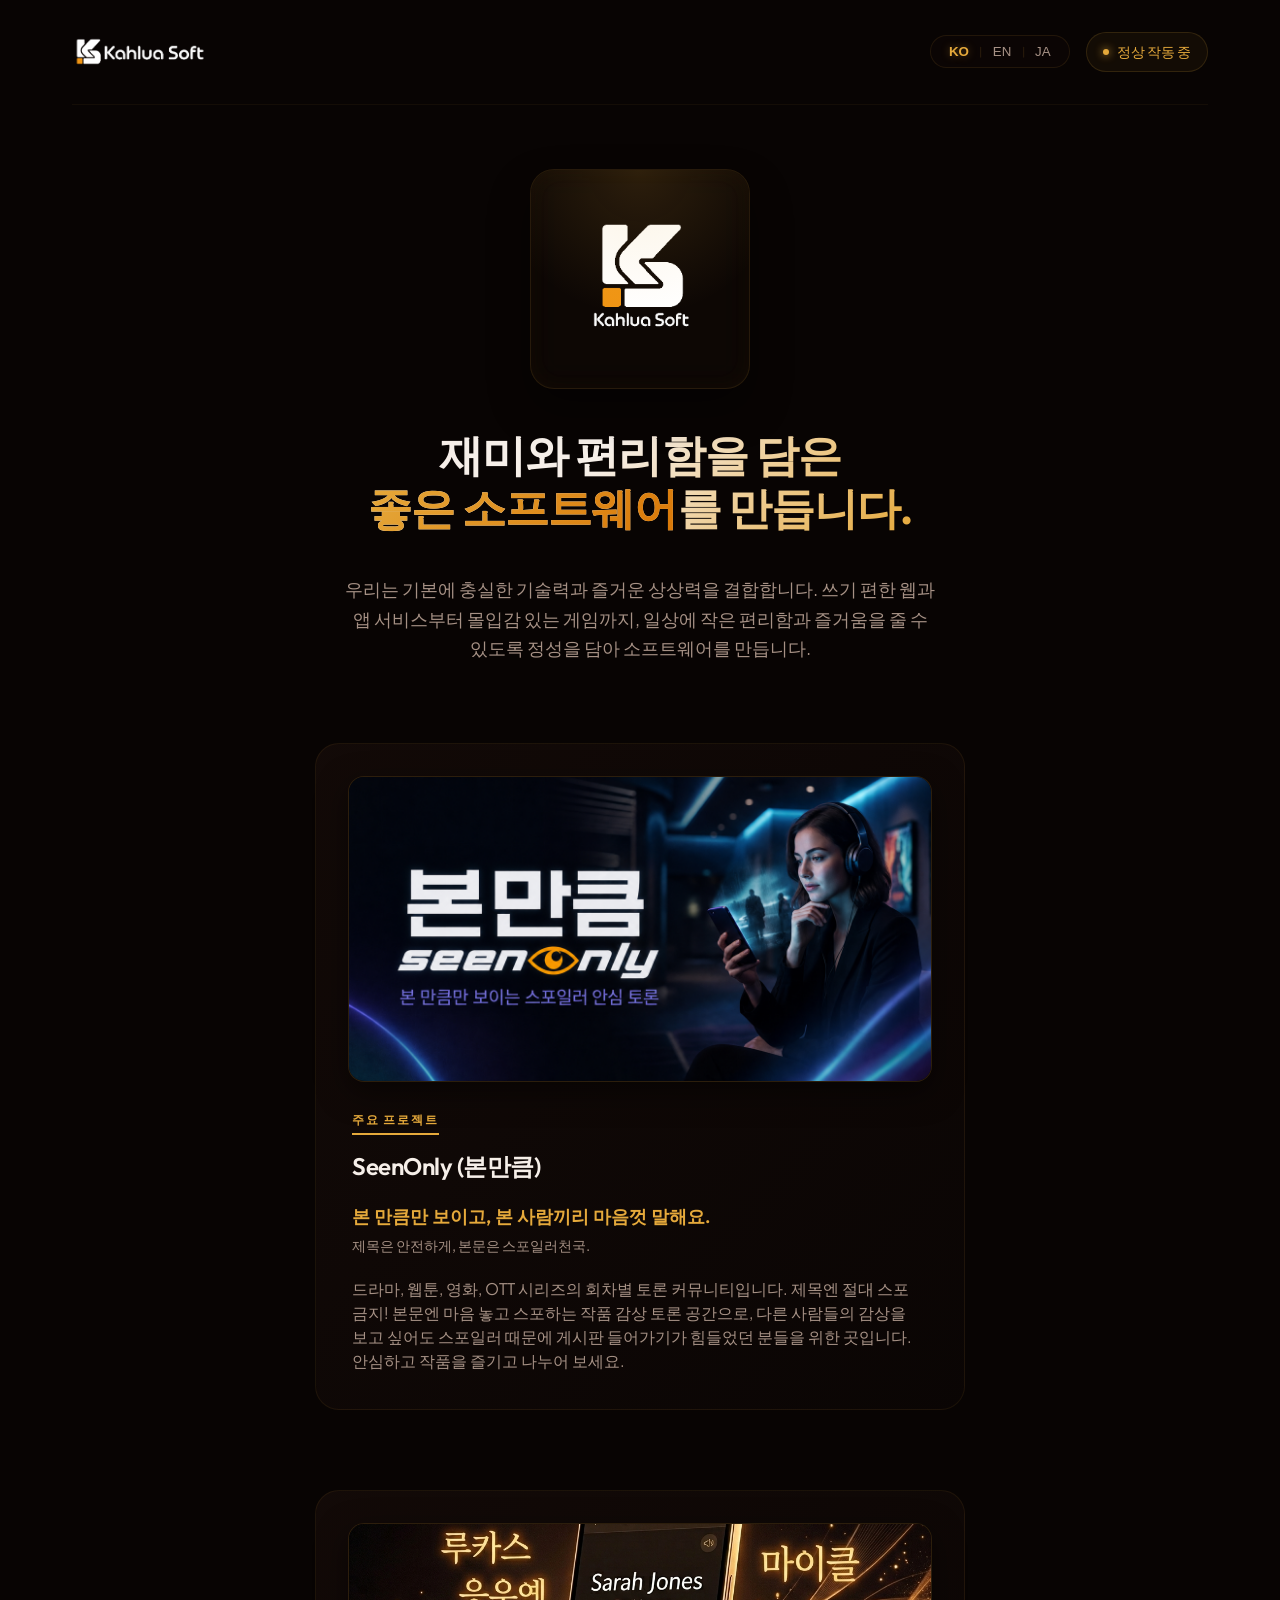
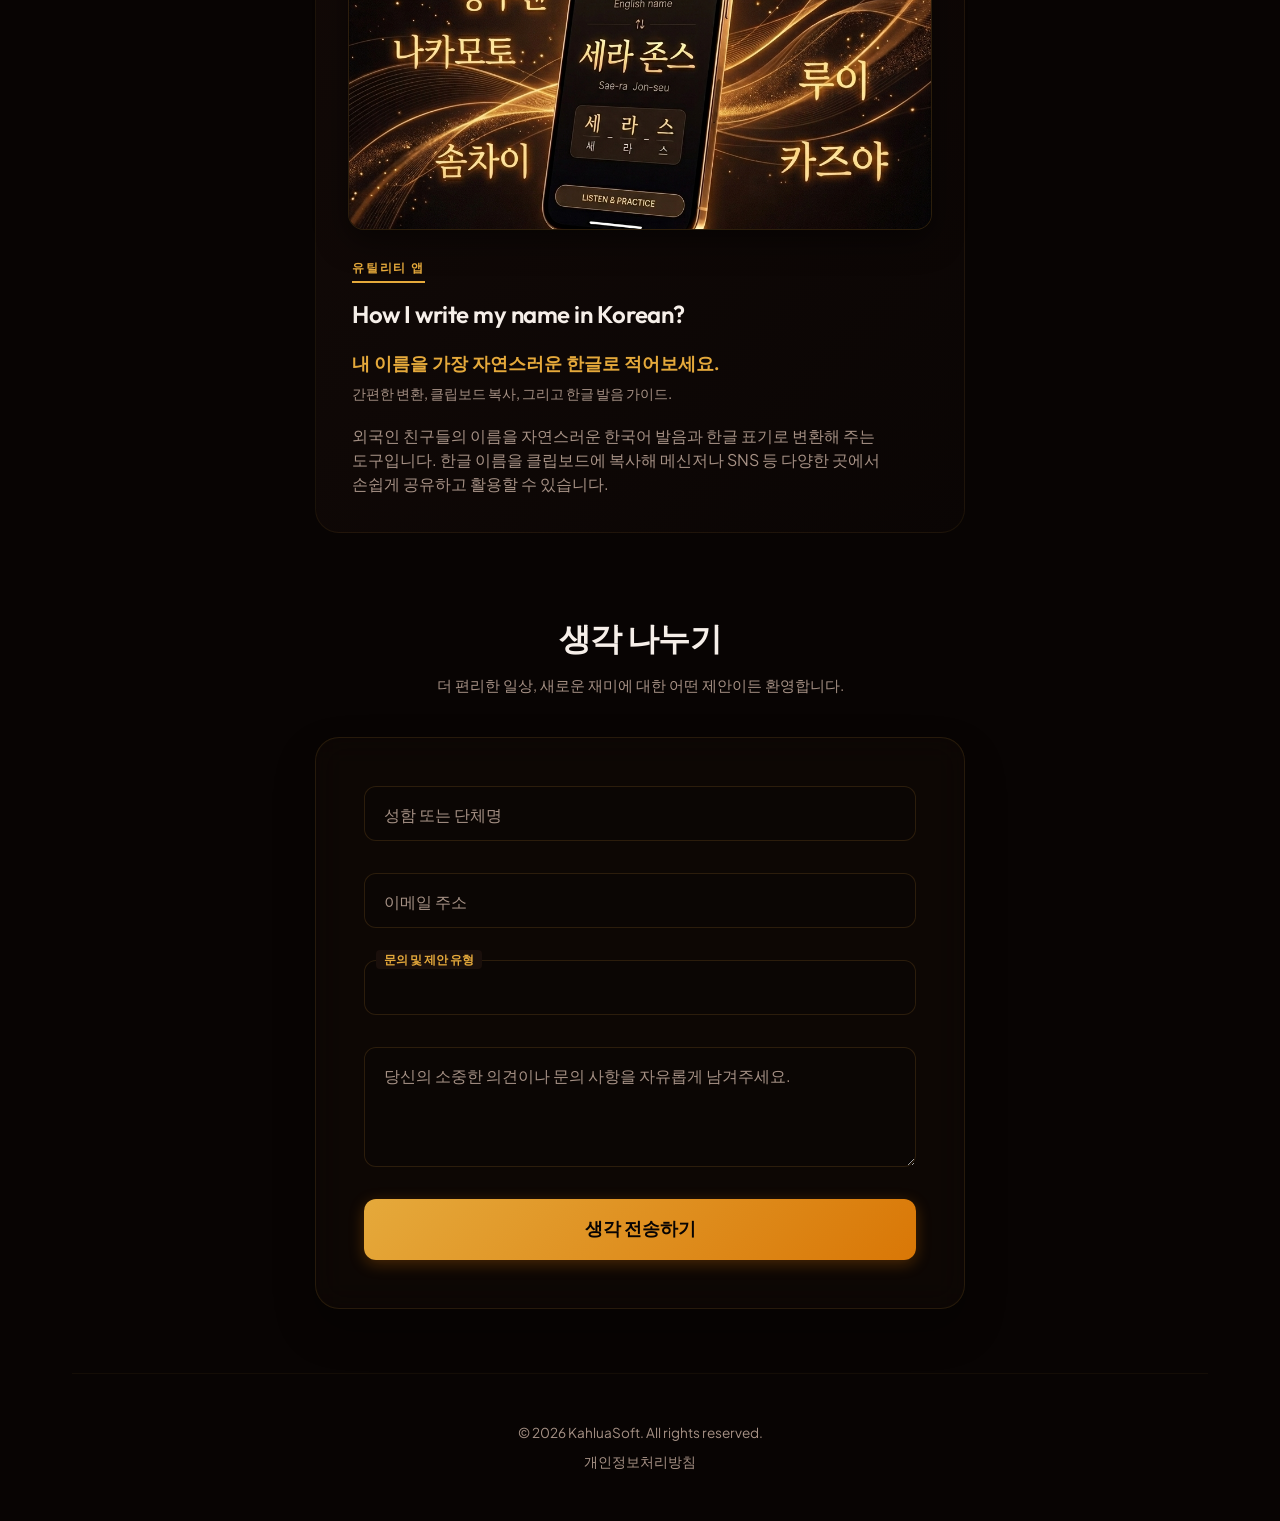
==== commit 16642eb9: "feat: add dynamic, multilingual privacy policy page" ====
--- a/index.html
+++ b/index.html
@@ -191,6 +191,9 @@
     <!-- 3. Footer Section -->
     <footer class="footer-bar">
       <p id="footer-text">© 2026 KahluaSoft. All rights reserved.</p>
+      <div class="footer-links">
+        <a href="privacy-policy.html" id="privacy-policy-link" class="footer-link">개인정보처리방침</a>
+      </div>
       <div class="status-badge footer-status" id="studio-status-footer">
         <span class="status-indicator" aria-hidden="true"></span>
         <span id="status-text-footer">정상 작동 중</span>
--- a/style.css
+++ b/style.css
@@ -663,6 +663,23 @@
   gap: 0.5rem;
 }
 
+.footer-links {
+  display: flex;
+  justify-content: center;
+  gap: 1.5rem;
+}
+
+.footer-link {
+  color: var(--text-muted);
+  text-decoration: none;
+  font-weight: 500;
+  transition: color 0.3s ease;
+}
+
+.footer-link:hover {
+  color: var(--accent-gold);
+}
+
 /* Responsive Queries */
 @media (max-width: 768px) {
   .app-container {
@@ -705,3 +722,187 @@
     justify-content: center;
   }
 }
+
+/* 6. Privacy Policy Styles */
+.privacy-container {
+  max-width: 900px;
+  margin: 2rem auto;
+  padding: 2.5rem;
+  background: var(--card-bg, rgba(26, 22, 18, 0.6));
+  backdrop-filter: blur(20px);
+  -webkit-backdrop-filter: blur(20px);
+  border: 1px solid var(--border-color, rgba(229, 169, 59, 0.15));
+  border-radius: 24px;
+  box-shadow: 0 20px 40px rgba(0, 0, 0, 0.4);
+}
+
+.privacy-header {
+  display: flex;
+  justify-content: space-between;
+  align-items: center;
+  margin-bottom: 2rem;
+  border-bottom: 1px solid rgba(229, 169, 59, 0.1);
+  padding-bottom: 1.5rem;
+}
+
+.privacy-title {
+  font-family: 'Outfit', sans-serif;
+  font-size: 2rem;
+  font-weight: 700;
+  margin: 0;
+  background: linear-gradient(135deg, #fff 0%, #e5a93b 100%);
+  -webkit-background-clip: text;
+  -webkit-text-fill-color: transparent;
+}
+
+.privacy-tabs {
+  display: flex;
+  flex-wrap: wrap;
+  gap: 0.75rem;
+  margin-bottom: 2.5rem;
+  background: rgba(0, 0, 0, 0.2);
+  padding: 0.5rem;
+  border-radius: 16px;
+  border: 1px solid rgba(229, 169, 59, 0.05);
+}
+
+.privacy-tab-btn {
+  flex: 1;
+  min-width: 120px;
+  padding: 0.85rem 1rem;
+  border: none;
+  background: transparent;
+  color: var(--text-muted);
+  font-size: 0.9rem;
+  font-weight: 600;
+  border-radius: 12px;
+  cursor: pointer;
+  transition: all 0.3s cubic-bezier(0.4, 0, 0.2, 1);
+  text-align: center;
+}
+
+.privacy-tab-btn:hover {
+  color: #fff;
+  background: rgba(229, 169, 59, 0.05);
+}
+
+.privacy-tab-btn.active {
+  color: #1a1612;
+  background: linear-gradient(135deg, #f3d082 0%, #e5a93b 100%);
+  box-shadow: 0 4px 15px rgba(229, 169, 59, 0.3);
+}
+
+.privacy-content-wrapper {
+  color: var(--text-cream, #f5ecd7);
+  line-height: 1.8;
+  font-size: 0.95rem;
+}
+
+.privacy-section {
+  display: none;
+  animation: fadeIn 0.4s ease-out forwards;
+}
+
+.privacy-section.active {
+  display: block;
+}
+
+.privacy-section h2 {
+  font-size: 1.4rem;
+  color: var(--accent-gold, #e5a93b);
+  margin-top: 0;
+  margin-bottom: 1.5rem;
+  border-left: 3px solid var(--accent-gold, #e5a93b);
+  padding-left: 0.75rem;
+}
+
+.privacy-section h3 {
+  font-size: 1.15rem;
+  color: #fff;
+  margin-top: 2rem;
+  margin-bottom: 0.75rem;
+}
+
+.privacy-section p {
+  margin-bottom: 1.25rem;
+  color: rgba(245, 236, 215, 0.85);
+}
+
+.privacy-section ul, .privacy-section ol {
+  margin-left: 1.5rem;
+  margin-bottom: 1.5rem;
+  color: rgba(245, 236, 215, 0.8);
+}
+
+.privacy-section li {
+  margin-bottom: 0.5rem;
+}
+
+.privacy-section a {
+  color: var(--accent-gold, #e5a93b);
+  text-decoration: underline;
+  transition: opacity 0.2s ease;
+}
+
+.privacy-section a:hover {
+  opacity: 0.8;
+}
+
+.lang-switch-privacy {
+  display: flex;
+  gap: 0.5rem;
+  background: rgba(0, 0, 0, 0.2);
+  padding: 0.25rem;
+  border-radius: 10px;
+  border: 1px solid rgba(229, 169, 59, 0.05);
+}
+
+.lang-btn-privacy {
+  border: none;
+  background: transparent;
+  color: var(--text-muted);
+  font-size: 0.75rem;
+  font-weight: 700;
+  padding: 0.4rem 0.8rem;
+  border-radius: 7px;
+  cursor: pointer;
+  transition: all 0.2s ease;
+}
+
+.lang-btn-privacy.active {
+  color: #fff;
+  background: rgba(229, 169, 59, 0.15);
+}
+
+/* Multilingual Toggle Rules */
+html[lang="ko"] .lang-en { display: none !important; }
+html[lang="en"] .lang-ko { display: none !important; }
+
+@keyframes fadeIn {
+  from { opacity: 0; transform: translateY(10px); }
+  to { opacity: 1; transform: translateY(0); }
+}
+
+@media (max-width: 768px) {
+  .privacy-container {
+    padding: 1.5rem;
+    margin: 1rem auto;
+    border-radius: 16px;
+  }
+  
+  .privacy-header {
+    flex-direction: column;
+    align-items: flex-start;
+    gap: 1rem;
+  }
+  
+  .privacy-tabs {
+    flex-direction: column;
+    padding: 0.25rem;
+  }
+  
+  .privacy-tab-btn {
+    width: 100%;
+    padding: 0.75rem;
+  }
+}
